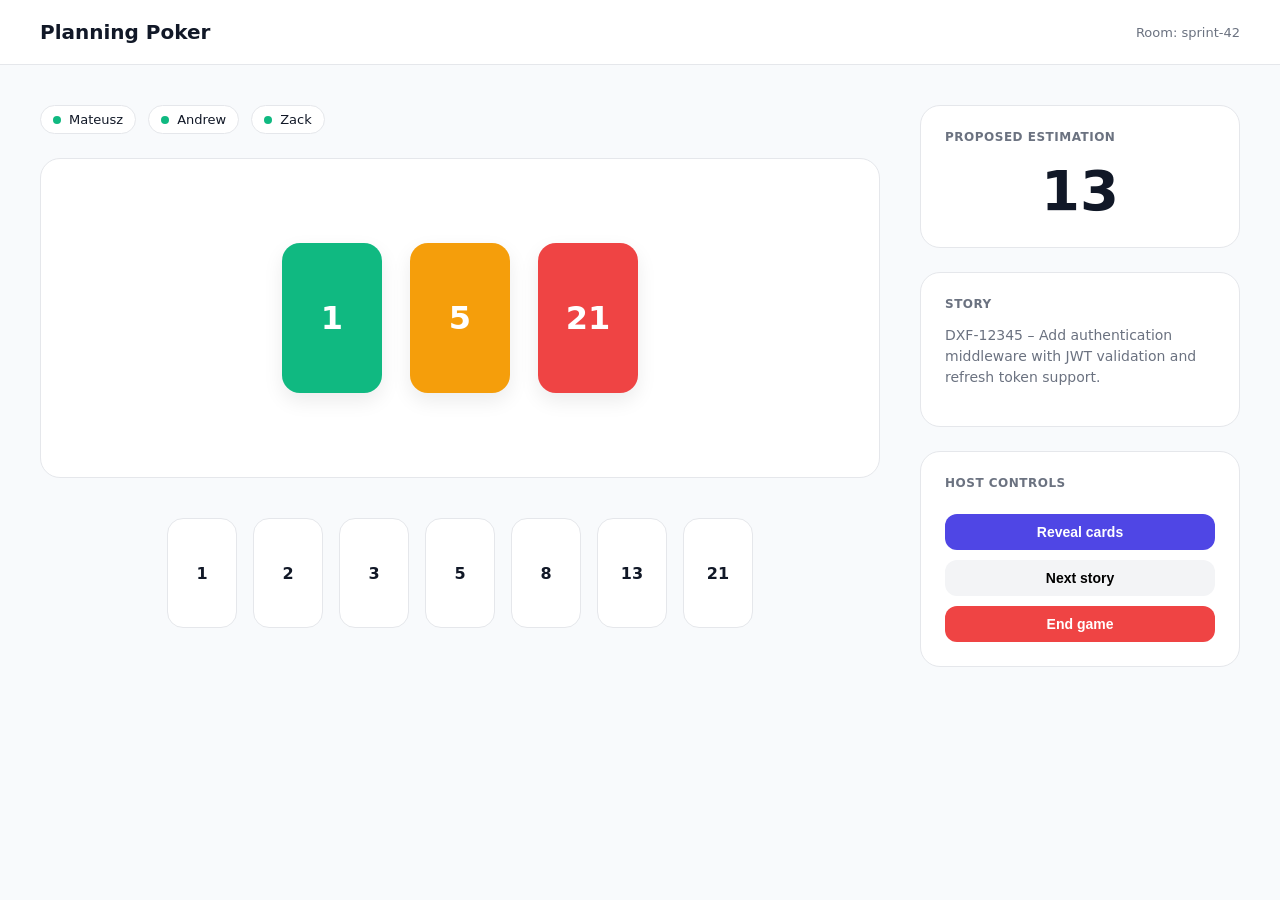
==== src/main/resources/public/game.html @ 359f5daa "HTML templates done" ====
<!doctype html>
<html lang="pl">
<head>
    <meta charset="utf-8" />
    <meta name="viewport" content="width=device-width, initial-scale=1" />
    <title>Yappa – Planning Poker</title>

    <style>
        :root {
          --bg: #f8fafc;
          --panel: #ffffff;
          --border: #e5e7eb;
          --text: #111827;
          --muted: #6b7280;
          --primary: #4f46e5;
          --green: #10b981;
          --orange: #f59e0b;
          --red: #ef4444;
        }

        * { box-sizing: border-box; }

        body {
          margin: 0;
          font-family: system-ui, -apple-system, Segoe UI, Roboto, sans-serif;
          background: var(--bg);
          color: var(--text);
        }

        /* HEADER */

        header {
          background: white;
          border-bottom: 1px solid var(--border);
          padding: 20px 40px;
          display: flex;
          justify-content: space-between;
          align-items: center;
        }

        header h1 {
          margin: 0;
          font-size: 20px;
          font-weight: 600;
        }

        .room-id {
          font-size: 13px;
          color: var(--muted);
        }

        /* LAYOUT */

        .layout {
          display: grid;
          grid-template-columns: 1fr 320px;
          gap: 40px;
          padding: 40px;
        }

        /* USERS */

        .users {
          display: flex;
          gap: 12px;
          flex-wrap: wrap;
          margin-bottom: 24px;
        }

        .user-badge {
          display: flex;
          align-items: center;
          gap: 8px;
          background: white;
          padding: 6px 12px;
          border-radius: 999px;
          border: 1px solid var(--border);
          font-size: 13px;
        }

        .user-dot {
          width: 8px;
          height: 8px;
          border-radius: 50%;
          background: var(--green);
        }

        /* VOTE AREA */

        .vote-area {
          background: white;
          border-radius: 20px;
          border: 1px solid var(--border);
          padding: 50px;
          min-height: 320px;
          display: flex;
          justify-content: center;
          align-items: center;
        }

        .cards {
          display: flex;
          gap: 28px;
        }

        .card {
          width: 100px;
          height: 150px;
          border-radius: 18px;
          display: flex;
          justify-content: center;
          align-items: center;
          font-size: 32px;
          font-weight: 700;
          color: white;
          box-shadow: 0 8px 20px rgba(0,0,0,0.08);
        }

        .card.green { background: var(--green); }
        .card.orange { background: var(--orange); }
        .card.red { background: var(--red); }

        /* DECK */

        .deck {
          margin-top: 40px;
          display: flex;
          gap: 16px;
          justify-content: center;
        }

        .deck-card {
          width: 70px;
          height: 110px;
          border-radius: 16px;
          border: 1px solid var(--border);
          background: white;
          display: flex;
          justify-content: center;
          align-items: center;
          font-weight: 600;
          cursor: pointer;
          transition: all 0.2s ease;
        }

        .deck-card:hover {
          border-color: var(--primary);
          transform: translateY(-4px);
          box-shadow: 0 6px 14px rgba(79,70,229,0.2);
        }

        /* SIDEBAR */

        .sidebar {
          display: flex;
          flex-direction: column;
          gap: 24px;
        }

        .panel {
          background: white;
          border: 1px solid var(--border);
          border-radius: 20px;
          padding: 24px;
        }

        .panel h3 {
          margin: 0 0 14px 0;
          font-size: 12px;
          text-transform: uppercase;
          letter-spacing: 0.5px;
          color: var(--muted);
        }

        .proposed {
          font-size: 56px;
          font-weight: 700;
          text-align: center;
        }

        /* BUTTONS */

        .button {
          width: 100%;
          padding: 10px;
          border-radius: 12px;
          border: none;
          font-weight: 600;
          cursor: pointer;
          margin-top: 10px;
          font-size: 14px;
        }

        .button.primary {
          background: var(--primary);
          color: white;
        }

        .button.secondary {
          background: #f3f4f6;
        }

        .button.danger {
          background: var(--red);
          color: white;
        }

        /* RESPONSIVE */

        @media (max-width: 1000px) {
          .layout {
            grid-template-columns: 1fr;
          }
        }
    </style>
</head>

<body>

<header>
    <h1>Planning Poker</h1>
    <div class="room-id">Room: sprint-42</div>
</header>

<div class="layout">

    <div>

        <div class="users">
            <div class="user-badge"><div class="user-dot"></div> Mateusz</div>
            <div class="user-badge"><div class="user-dot"></div> Andrew</div>
            <div class="user-badge"><div class="user-dot"></div> Zack</div>
        </div>

        <div class="vote-area">
            <div class="cards">
                <div class="card green">1</div>
                <div class="card orange">5</div>
                <div class="card red">21</div>
            </div>
        </div>

        <div class="deck">
            <div class="deck-card">1</div>
            <div class="deck-card">2</div>
            <div class="deck-card">3</div>
            <div class="deck-card">5</div>
            <div class="deck-card">8</div>
            <div class="deck-card">13</div>
            <div class="deck-card">21</div>
        </div>

    </div>

    <div class="sidebar">

        <div class="panel">
            <h3>Proposed estimation</h3>
            <div class="proposed">13</div>
        </div>

        <div class="panel">
            <h3>Story</h3>
            <p style="font-size:14px; color: var(--muted); line-height:1.5;">
                DXF-12345 – Add authentication middleware with JWT validation and refresh token support.
            </p>
        </div>

        <div class="panel">
            <h3>Host Controls</h3>
            <button class="button primary">Reveal cards</button>
            <button class="button secondary">Next story</button>
            <button class="button danger">End game</button>
        </div>

    </div>

</div>

</body>
</html>
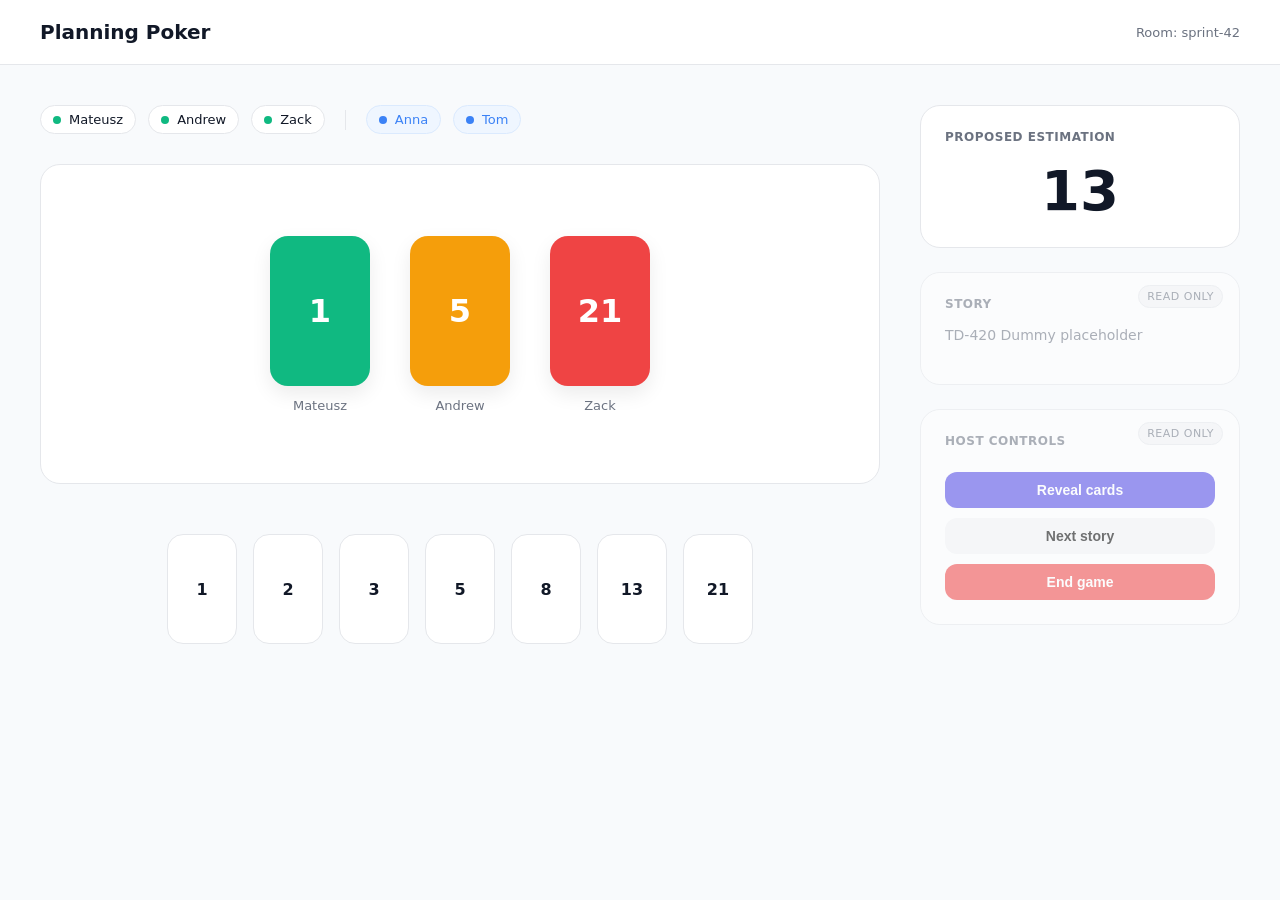
==== commit 10d91ac6: "Simple ux changes" ====
--- a/src/main/resources/public/game.html
+++ b/src/main/resources/public/game.html
@@ -16,6 +16,8 @@
           --green: #10b981;
           --orange: #f59e0b;
           --red: #ef4444;
+          --viewer: #3b82f6;
+          --viewer-bg: #eff6ff;
         }
 
         * { box-sizing: border-box; }
@@ -58,13 +60,14 @@
           padding: 40px;
         }
 
-        /* USERS */
-
-        .users {
-          display: flex;
+        /* USERS BAR (one line) */
+
+        .users-bar {
+          display: flex;
+          flex-wrap: wrap;
+          align-items: center;
           gap: 12px;
-          flex-wrap: wrap;
-          margin-bottom: 24px;
+          margin-bottom: 30px;
         }
 
         .user-badge {
@@ -85,6 +88,32 @@
           background: var(--green);
         }
 
+        .viewer-badge {
+          display: flex;
+          align-items: center;
+          gap: 8px;
+          background: var(--viewer-bg);
+          padding: 6px 12px;
+          border-radius: 999px;
+          border: 1px solid #dbeafe;
+          font-size: 13px;
+          color: var(--viewer);
+        }
+
+        .viewer-dot {
+          width: 8px;
+          height: 8px;
+          border-radius: 50%;
+          background: var(--viewer);
+        }
+
+        .separator {
+          width: 1px;
+          height: 20px;
+          background: var(--border);
+          margin: 0 8px;
+        }
+
         /* VOTE AREA */
 
         .vote-area {
@@ -100,7 +129,15 @@
 
         .cards {
           display: flex;
-          gap: 28px;
+          gap: 40px;
+          align-items: flex-start;
+        }
+
+        .card-group {
+          display: flex;
+          flex-direction: column;
+          align-items: center;
+          gap: 12px;
         }
 
         .card {
@@ -120,10 +157,19 @@
         .card.orange { background: var(--orange); }
         .card.red { background: var(--red); }
 
+        .card-users {
+          display: flex;
+          flex-direction: column;
+          gap: 4px;
+          font-size: 13px;
+          color: var(--muted);
+          text-align: center;
+        }
+
         /* DECK */
 
         .deck {
-          margin-top: 40px;
+          margin-top: 50px;
           display: flex;
           gap: 16px;
           justify-content: center;
@@ -191,19 +237,9 @@
           font-size: 14px;
         }
 
-        .button.primary {
-          background: var(--primary);
-          color: white;
-        }
-
-        .button.secondary {
-          background: #f3f4f6;
-        }
-
-        .button.danger {
-          background: var(--red);
-          color: white;
-        }
+        .button.primary { background: var(--primary); color: white; }
+        .button.secondary { background: #f3f4f6; }
+        .button.danger { background: var(--red); color: white; }
 
         /* RESPONSIVE */
 
@@ -212,7 +248,80 @@
             grid-template-columns: 1fr;
           }
         }
+        /* DISABLED SECTION */
+
+.disabled-section {
+  position: relative;
+  opacity: 0.55;
+}
+
+.disabled-section::after {
+  content: "Read only";
+  position: absolute;
+  top: 12px;
+  right: 16px;
+  font-size: 11px;
+  text-transform: uppercase;
+  letter-spacing: 0.5px;
+  color: var(--muted);
+  background: #f3f4f6;
+  padding: 4px 8px;
+  border-radius: 999px;
+  border: 1px solid var(--border);
+}
+.disabled-section button {
+  pointer-events: none;
+}
+ /* TOOLTIP */
+
+.custom-tooltip {
+  position: fixed;
+  background: #111827;
+  color: white;
+  font-size: 12px;
+  padding: 6px 10px;
+  border-radius: 6px;
+  pointer-events: none;
+  white-space: nowrap;
+  z-index: 9999;
+  opacity: 0;
+  transition: opacity 0.15s ease;
+}
+
+.custom-tooltip.visible {
+  opacity: 1;
+}
     </style>
+    <script>
+        console.log("kurwa tooltip code")
+        document.addEventListener("DOMContentLoaded", () => {
+
+          const tooltip = document.createElement("div");
+          tooltip.className = "custom-tooltip";
+          tooltip.textContent = "Not Implemented yet";
+          document.body.appendChild(tooltip);
+
+          const disabledSections = document.querySelectorAll(".disabled-section");
+
+          disabledSections.forEach(section => {
+
+            section.addEventListener("mouseenter", () => {
+              tooltip.classList.add("visible");
+            });
+
+            section.addEventListener("mouseleave", () => {
+              tooltip.classList.remove("visible");
+            });
+
+            section.addEventListener("mousemove", (e) => {
+              tooltip.style.left = e.clientX + 12 + "px";
+              tooltip.style.top = e.clientY + 12 + "px";
+            });
+
+          });
+
+        });
+    </script>
 </head>
 
 <body>
@@ -226,17 +335,57 @@
 
     <div>
 
-        <div class="users">
-            <div class="user-badge"><div class="user-dot"></div> Mateusz</div>
-            <div class="user-badge"><div class="user-dot"></div> Andrew</div>
-            <div class="user-badge"><div class="user-dot"></div> Zack</div>
+        <!-- ONE-LINE USERS BAR -->
+        <div class="users-bar">
+
+            <div class="user-badge">
+                <div class="user-dot"></div> Mateusz
+            </div>
+
+            <div class="user-badge">
+                <div class="user-dot"></div> Andrew
+            </div>
+
+            <div class="user-badge">
+                <div class="user-dot"></div> Zack
+            </div>
+
+            <div class="separator"></div>
+
+            <div class="viewer-badge">
+                <div class="viewer-dot"></div> Anna
+            </div>
+
+            <div class="viewer-badge">
+                <div class="viewer-dot"></div> Tom
+            </div>
+
         </div>
 
         <div class="vote-area">
             <div class="cards">
-                <div class="card green">1</div>
-                <div class="card orange">5</div>
-                <div class="card red">21</div>
+
+                <div class="card-group">
+                    <div class="card green">1</div>
+                    <div class="card-users">
+                        <span>Mateusz</span>
+                    </div>
+                </div>
+
+                <div class="card-group">
+                    <div class="card orange">5</div>
+                    <div class="card-users">
+                        <span>Andrew</span>
+                    </div>
+                </div>
+
+                <div class="card-group">
+                    <div class="card red">21</div>
+                    <div class="card-users">
+                        <span>Zack</span>
+                    </div>
+                </div>
+
             </div>
         </div>
 
@@ -259,14 +408,14 @@
             <div class="proposed">13</div>
         </div>
 
-        <div class="panel">
+        <div class="panel disabled-section">
             <h3>Story</h3>
             <p style="font-size:14px; color: var(--muted); line-height:1.5;">
-                DXF-12345 – Add authentication middleware with JWT validation and refresh token support.
+            TD-420 Dummy placeholder
             </p>
         </div>
 
-        <div class="panel">
+        <div class="panel disabled-section">
             <h3>Host Controls</h3>
             <button class="button primary">Reveal cards</button>
             <button class="button secondary">Next story</button>
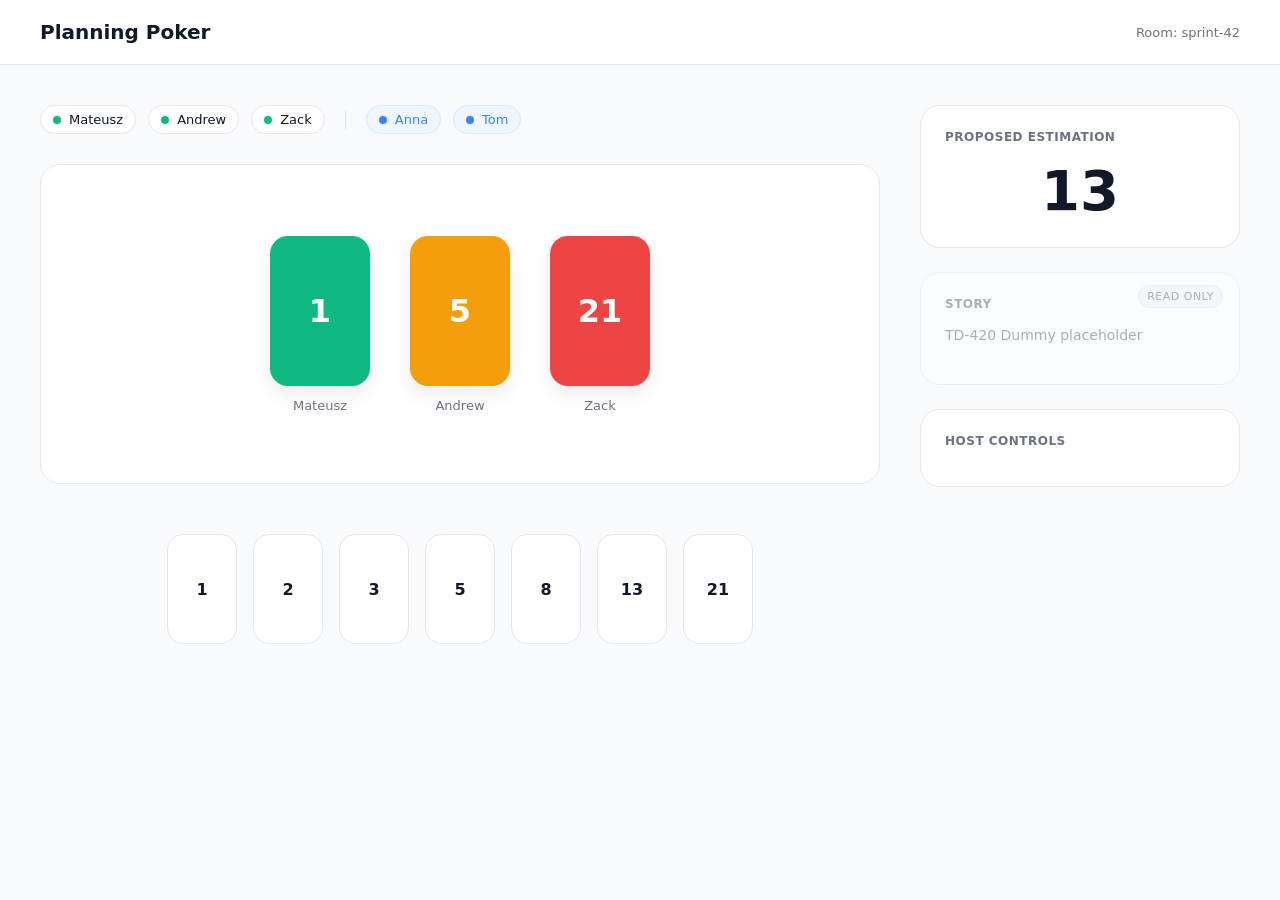
==== commit 5b912ec6: "Add voting to game frontend - Wire deck cards to PUT /room/{id}/vote with participant's ID - Highlig" ====
--- a/src/main/resources/public/game.html
+++ b/src/main/resources/public/game.html
@@ -193,6 +193,20 @@
           border-color: var(--primary);
           transform: translateY(-4px);
           box-shadow: 0 6px 14px rgba(79,70,229,0.2);
+        }
+
+        .deck-card.selected {
+          border-color: var(--primary);
+          background: #eef2ff;
+          color: var(--primary);
+          transform: translateY(-8px);
+          box-shadow: 0 8px 20px rgba(79,70,229,0.25);
+        }
+
+        .deck-card.inactive {
+          opacity: 0.35;
+          cursor: not-allowed;
+          pointer-events: none;
         }
 
         /* SIDEBAR */
@@ -293,38 +307,313 @@
 }
     </style>
     <script>
-        console.log("kurwa tooltip code")
-        document.addEventListener("DOMContentLoaded", () => {
+        /* ---------------- COOKIE HELPERS ---------------- */
+
+        function setParticipantCookie(roomId, participantId, name) {
+          const value = JSON.stringify({ roomId, participantId, name });
+          document.cookie = `yappa_participant=${encodeURIComponent(value)}; path=/; max-age=86400; SameSite=Lax`;
+        }
+
+        function getParticipantCookie(roomId) {
+          const match = document.cookie.split(';')
+            .map(c => c.trim())
+            .find(c => c.startsWith('yappa_participant='));
+          if (!match) return null;
+          try {
+            const data = JSON.parse(decodeURIComponent(match.slice('yappa_participant='.length)));
+            return data.roomId === roomId ? data : null;
+          } catch {
+            return null;
+          }
+        }
+
+        let currentParticipant = null;
+        let currentRoomId = null;
+
+        /* ---------------- LOAD ROOM ---------------- */
+
+        async function loadRoom(roomId) {
+          try {
+            const response = await fetch(`/room/${roomId}`);
+            if (!response.ok) throw new Error("Room not found");
+            const room = await response.json();
+            renderRoom(room);
+          } catch (err) {
+            console.error(err);
+            alert("Failed to load room");
+          }
+        }
+
+        /* ---------------- VOTE / START VOTING ---------------- */
+
+        async function submitVote(value) {
+          const res = await fetch(`/room/${currentRoomId}/vote`, {
+            method: "PUT",
+            headers: { "Content-Type": "application/json" },
+            body: JSON.stringify({ participantId: currentParticipant.participantId, value })
+          });
+          if (!res.ok) throw new Error("Vote failed");
+          return res.json();
+        }
+
+        async function startVoting() {
+          const res = await fetch(`/room/${currentRoomId}`, { method: "PUT" });
+          if (!res.ok) throw new Error("Start voting failed");
+          return res.json();
+        }
+
+        document.addEventListener("DOMContentLoaded", async () => {
+
+          /* ---------------- TOOLTIP ---------------- */
 
           const tooltip = document.createElement("div");
           tooltip.className = "custom-tooltip";
           tooltip.textContent = "Not Implemented yet";
           document.body.appendChild(tooltip);
 
-          const disabledSections = document.querySelectorAll(".disabled-section");
-
-          disabledSections.forEach(section => {
-
-            section.addEventListener("mouseenter", () => {
-              tooltip.classList.add("visible");
-            });
-
-            section.addEventListener("mouseleave", () => {
-              tooltip.classList.remove("visible");
-            });
-
-            section.addEventListener("mousemove", (e) => {
+          document.querySelectorAll(".disabled-section").forEach(section => {
+            section.addEventListener("mouseenter", () => tooltip.classList.add("visible"));
+            section.addEventListener("mouseleave", () => tooltip.classList.remove("visible"));
+            section.addEventListener("mousemove", e => {
               tooltip.style.left = e.clientX + 12 + "px";
               tooltip.style.top = e.clientY + 12 + "px";
             });
-
           });
 
+          /* ---------------- INIT ---------------- */
+
+          const params = new URLSearchParams(window.location.search);
+          const roomId = params.get("id");
+
+          if (!roomId) {
+            alert("Missing room id in URL");
+            return;
+          }
+
+          currentParticipant = getParticipantCookie(roomId);
+          currentRoomId = roomId;
+
+          if (!currentParticipant) {
+            document.getElementById("joinModal").style.display = "grid";
+          } else {
+            await loadRoom(roomId);
+            setInterval(() => loadRoom(roomId), 3000);
+          }
+
+          /* ---------------- JOIN HANDLER ---------------- */
+
+          document.getElementById("joinBtn").addEventListener("click", async () => {
+            const name = document.getElementById("joinName").value.trim();
+            if (!name) return;
+
+            try {
+              const res = await fetch(`/room/${roomId}/join`, {
+                method: "POST",
+                headers: { "Content-Type": "application/json" },
+                body: JSON.stringify({ name })
+              });
+
+              if (!res.ok) { alert("Failed to join room"); return; }
+
+              const room = await res.json();
+              const me = room.participants.find(p => p.name === name);
+              if (me) {
+                setParticipantCookie(roomId, me.id, me.name);
+                currentParticipant = { participantId: me.id, name: me.name };
+              }
+
+              document.getElementById("joinModal").style.display = "none";
+              renderRoom(room);
+            } catch (err) {
+              console.error(err);
+              alert("Something went wrong");
+            }
+          });
         });
+
+        /* ---------------- RENDER ---------------- */
+
+        function renderRoom(room) {
+          document.querySelector(".room-id").textContent = "Room: " + room.id;
+          renderParticipants(room);
+          renderVotes(room);
+          renderProposed(room);
+          renderDeck(room);
+          renderControls(room);
+        }
+
+        /* ---------------- DECK ---------------- */
+
+        function renderDeck(room) {
+          const isVoting = !!room.currentRoundResponse;
+          const myVote = currentParticipant && room.currentRoundResponse?.votes?.[currentParticipant.participantId];
+
+          document.querySelectorAll(".deck-card").forEach(card => {
+            const value = card.textContent.trim();
+            card.classList.toggle("selected", value === myVote);
+            card.classList.toggle("inactive", !isVoting);
+            card.onclick = isVoting ? async () => {
+              try {
+                renderRoom(await submitVote(value));
+              } catch (e) {
+                console.error("Vote error:", e);
+              }
+            } : null;
+          });
+        }
+
+        /* ---------------- CONTROLS ---------------- */
+
+        function renderControls(room) {
+          const panel = document.querySelector(".controls-panel");
+          const isVoting = !!room.currentRoundResponse;
+          panel.innerHTML = "<h3>Host Controls</h3>";
+
+          if (!isVoting) {
+            const btn = document.createElement("button");
+            btn.className = "button primary";
+            btn.textContent = "Start Voting";
+            btn.onclick = async () => {
+              try {
+                renderRoom(await startVoting());
+              } catch (e) {
+                console.error("Start voting error:", e);
+              }
+            };
+            panel.appendChild(btn);
+          } else {
+            const info = document.createElement("p");
+            info.style = "font-size:14px;color:var(--muted);text-align:center;margin:8px 0 0;";
+            info.textContent = "Voting in progress…";
+            panel.appendChild(info);
+          }
+        }
+
+        /* ---------------- PARTICIPANTS ---------------- */
+
+        function renderParticipants(room) {
+
+          const usersBar = document.querySelector(".users-bar");
+          usersBar.innerHTML = "";
+
+          room.participants.forEach(p => {
+            const badge = document.createElement("div");
+            badge.className = "user-badge";
+            badge.innerHTML = `
+              <div class="user-dot"></div> ${p.name}
+            `;
+            usersBar.appendChild(badge);
+          });
+        }
+
+        /* ---------------- VOTES ---------------- */
+
+        function renderVotes(room) {
+
+          const voteArea = document.querySelector(".cards");
+          voteArea.innerHTML = "";
+
+          if (!room.currentRoundResponse || !room.currentRoundResponse.votes) {
+            return;
+          }
+
+          const votes = room.currentRoundResponse.votes;
+
+          // grupujemy participantów po wartości głosu
+          const grouped = {};
+
+          for (const participantId in votes) {
+            const value = votes[participantId];
+
+            if (!grouped[value]) {
+              grouped[value] = [];
+            }
+
+            const participant = room.participants.find(p => p.id === participantId);
+            if (participant) {
+              grouped[value].push(participant.name);
+            }
+          }
+
+          Object.keys(grouped).forEach(value => {
+
+            const group = document.createElement("div");
+            group.className = "card-group";
+
+            const card = document.createElement("div");
+            card.className = "card " + getCardColor(value);
+            card.textContent = value;
+
+            const users = document.createElement("div");
+            users.className = "card-users";
+
+            grouped[value].forEach(name => {
+              const span = document.createElement("span");
+              span.textContent = name;
+              users.appendChild(span);
+            });
+
+            group.appendChild(card);
+            group.appendChild(users);
+
+            voteArea.appendChild(group);
+          });
+        }
+
+        /* ---------------- PROPOSED ---------------- */
+
+        function renderProposed(room) {
+
+          const proposedEl = document.querySelector(".proposed");
+
+          const votes = room.currentRoundResponse?.votes;
+          if (!votes || Object.keys(votes).length === 0) {
+            proposedEl.textContent = "-";
+            return;
+          }
+
+          const values = Object.values(votes)
+            .map(v => parseInt(v))
+            .filter(v => !isNaN(v));
+
+          if (values.length === 0) {
+            proposedEl.textContent = "-";
+            return;
+          }
+
+          const avg = Math.round(values.reduce((a, b) => a + b, 0) / values.length);
+          proposedEl.textContent = avg;
+        }
+
+        /* ---------------- CARD COLOR ---------------- */
+
+        function getCardColor(value) {
+          const num = parseInt(value);
+
+          if (isNaN(num)) return "green";
+          if (num <= 3) return "green";
+          if (num <= 8) return "orange";
+          return "red";
+        }
     </script>
 </head>
 
 <body>
+
+<!-- JOIN MODAL -->
+<div id="joinModal" style="display:none; position:fixed; inset:0; background:rgba(0,0,0,0.5); z-index:1000; place-items:center;">
+  <div style="background:white; border-radius:14px; padding:32px; width:min(400px,90%); box-shadow:0 20px 40px rgba(0,0,0,0.15);">
+    <h2 style="margin:0 0 8px; font-size:18px; font-weight:600;">Join Room</h2>
+    <p style="margin:0 0 20px; color:#6b7280; font-size:14px; line-height:1.4;">Enter your name to join this planning session.</p>
+    <label style="display:block; font-size:13px; margin-bottom:6px; color:#374151;">Your name</label>
+    <input id="joinName" type="text" placeholder="e.g. Alice" autocomplete="off"
+      style="width:100%; box-sizing:border-box; padding:10px 12px; border:1px solid #d1d5db; border-radius:10px; font-size:14px; outline:none; margin-bottom:16px;" />
+    <button id="joinBtn"
+      style="width:100%; padding:10px; border:none; border-radius:10px; background:#4f46e5; color:white; font-weight:600; cursor:pointer; font-size:14px;">
+      Join
+    </button>
+  </div>
+</div>
 
 <header>
     <h1>Planning Poker</h1>
@@ -415,11 +704,8 @@
             </p>
         </div>
 
-        <div class="panel disabled-section">
+        <div class="panel controls-panel">
             <h3>Host Controls</h3>
-            <button class="button primary">Reveal cards</button>
-            <button class="button secondary">Next story</button>
-            <button class="button danger">End game</button>
         </div>
 
     </div>
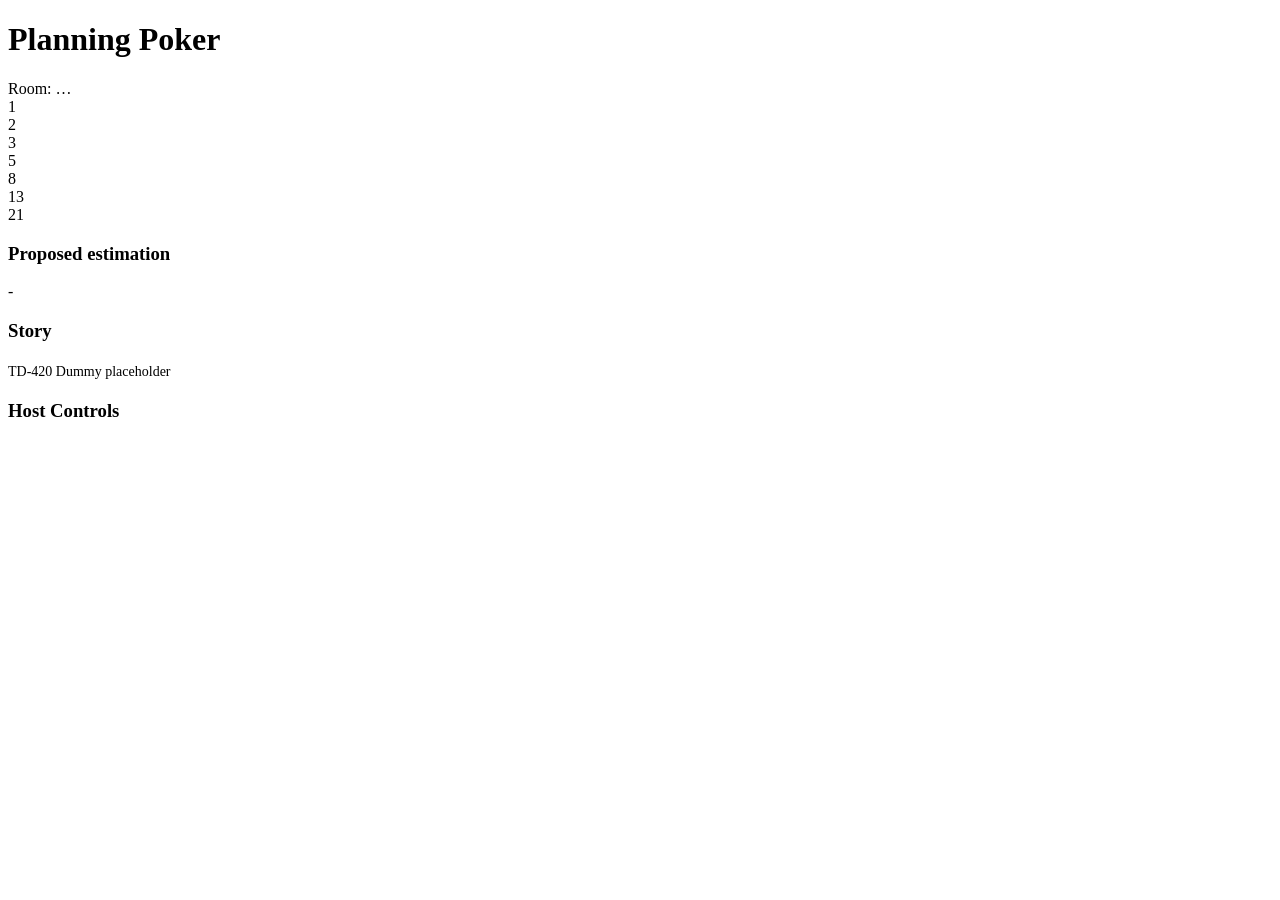
==== commit 8b590d21: "Extract inline CSS and JS into separate static files - Move styles to static/index.css and static/ga" ====
--- a/src/main/resources/public/game.html
+++ b/src/main/resources/public/game.html
@@ -4,598 +4,7 @@
     <meta charset="utf-8" />
     <meta name="viewport" content="width=device-width, initial-scale=1" />
     <title>Yappa – Planning Poker</title>
-
-    <style>
-        :root {
-          --bg: #f8fafc;
-          --panel: #ffffff;
-          --border: #e5e7eb;
-          --text: #111827;
-          --muted: #6b7280;
-          --primary: #4f46e5;
-          --green: #10b981;
-          --orange: #f59e0b;
-          --red: #ef4444;
-          --viewer: #3b82f6;
-          --viewer-bg: #eff6ff;
-        }
-
-        * { box-sizing: border-box; }
-
-        body {
-          margin: 0;
-          font-family: system-ui, -apple-system, Segoe UI, Roboto, sans-serif;
-          background: var(--bg);
-          color: var(--text);
-        }
-
-        /* HEADER */
-
-        header {
-          background: white;
-          border-bottom: 1px solid var(--border);
-          padding: 20px 40px;
-          display: flex;
-          justify-content: space-between;
-          align-items: center;
-        }
-
-        header h1 {
-          margin: 0;
-          font-size: 20px;
-          font-weight: 600;
-        }
-
-        .room-id {
-          font-size: 13px;
-          color: var(--muted);
-        }
-
-        /* LAYOUT */
-
-        .layout {
-          display: grid;
-          grid-template-columns: 1fr 320px;
-          gap: 40px;
-          padding: 40px;
-        }
-
-        /* USERS BAR (one line) */
-
-        .users-bar {
-          display: flex;
-          flex-wrap: wrap;
-          align-items: center;
-          gap: 12px;
-          margin-bottom: 30px;
-        }
-
-        .user-badge {
-          display: flex;
-          align-items: center;
-          gap: 8px;
-          background: white;
-          padding: 6px 12px;
-          border-radius: 999px;
-          border: 1px solid var(--border);
-          font-size: 13px;
-        }
-
-        .user-dot {
-          width: 8px;
-          height: 8px;
-          border-radius: 50%;
-          background: var(--green);
-        }
-
-        .viewer-badge {
-          display: flex;
-          align-items: center;
-          gap: 8px;
-          background: var(--viewer-bg);
-          padding: 6px 12px;
-          border-radius: 999px;
-          border: 1px solid #dbeafe;
-          font-size: 13px;
-          color: var(--viewer);
-        }
-
-        .viewer-dot {
-          width: 8px;
-          height: 8px;
-          border-radius: 50%;
-          background: var(--viewer);
-        }
-
-        .separator {
-          width: 1px;
-          height: 20px;
-          background: var(--border);
-          margin: 0 8px;
-        }
-
-        /* VOTE AREA */
-
-        .vote-area {
-          background: white;
-          border-radius: 20px;
-          border: 1px solid var(--border);
-          padding: 50px;
-          min-height: 320px;
-          display: flex;
-          justify-content: center;
-          align-items: center;
-        }
-
-        .cards {
-          display: flex;
-          gap: 40px;
-          align-items: flex-start;
-        }
-
-        .card-group {
-          display: flex;
-          flex-direction: column;
-          align-items: center;
-          gap: 12px;
-        }
-
-        .card {
-          width: 100px;
-          height: 150px;
-          border-radius: 18px;
-          display: flex;
-          justify-content: center;
-          align-items: center;
-          font-size: 32px;
-          font-weight: 700;
-          color: white;
-          box-shadow: 0 8px 20px rgba(0,0,0,0.08);
-        }
-
-        .card.green { background: var(--green); }
-        .card.orange { background: var(--orange); }
-        .card.red { background: var(--red); }
-
-        .card-users {
-          display: flex;
-          flex-direction: column;
-          gap: 4px;
-          font-size: 13px;
-          color: var(--muted);
-          text-align: center;
-        }
-
-        /* DECK */
-
-        .deck {
-          margin-top: 50px;
-          display: flex;
-          gap: 16px;
-          justify-content: center;
-        }
-
-        .deck-card {
-          width: 70px;
-          height: 110px;
-          border-radius: 16px;
-          border: 1px solid var(--border);
-          background: white;
-          display: flex;
-          justify-content: center;
-          align-items: center;
-          font-weight: 600;
-          cursor: pointer;
-          transition: all 0.2s ease;
-        }
-
-        .deck-card:hover {
-          border-color: var(--primary);
-          transform: translateY(-4px);
-          box-shadow: 0 6px 14px rgba(79,70,229,0.2);
-        }
-
-        .deck-card.selected {
-          border-color: var(--primary);
-          background: #eef2ff;
-          color: var(--primary);
-          transform: translateY(-8px);
-          box-shadow: 0 8px 20px rgba(79,70,229,0.25);
-        }
-
-        .deck-card.inactive {
-          opacity: 0.35;
-          cursor: not-allowed;
-          pointer-events: none;
-        }
-
-        /* SIDEBAR */
-
-        .sidebar {
-          display: flex;
-          flex-direction: column;
-          gap: 24px;
-        }
-
-        .panel {
-          background: white;
-          border: 1px solid var(--border);
-          border-radius: 20px;
-          padding: 24px;
-        }
-
-        .panel h3 {
-          margin: 0 0 14px 0;
-          font-size: 12px;
-          text-transform: uppercase;
-          letter-spacing: 0.5px;
-          color: var(--muted);
-        }
-
-        .proposed {
-          font-size: 56px;
-          font-weight: 700;
-          text-align: center;
-        }
-
-        /* BUTTONS */
-
-        .button {
-          width: 100%;
-          padding: 10px;
-          border-radius: 12px;
-          border: none;
-          font-weight: 600;
-          cursor: pointer;
-          margin-top: 10px;
-          font-size: 14px;
-        }
-
-        .button.primary { background: var(--primary); color: white; }
-        .button.secondary { background: #f3f4f6; }
-        .button.danger { background: var(--red); color: white; }
-
-        /* RESPONSIVE */
-
-        @media (max-width: 1000px) {
-          .layout {
-            grid-template-columns: 1fr;
-          }
-        }
-        /* DISABLED SECTION */
-
-.disabled-section {
-  position: relative;
-  opacity: 0.55;
-}
-
-.disabled-section::after {
-  content: "Read only";
-  position: absolute;
-  top: 12px;
-  right: 16px;
-  font-size: 11px;
-  text-transform: uppercase;
-  letter-spacing: 0.5px;
-  color: var(--muted);
-  background: #f3f4f6;
-  padding: 4px 8px;
-  border-radius: 999px;
-  border: 1px solid var(--border);
-}
-.disabled-section button {
-  pointer-events: none;
-}
- /* TOOLTIP */
-
-.custom-tooltip {
-  position: fixed;
-  background: #111827;
-  color: white;
-  font-size: 12px;
-  padding: 6px 10px;
-  border-radius: 6px;
-  pointer-events: none;
-  white-space: nowrap;
-  z-index: 9999;
-  opacity: 0;
-  transition: opacity 0.15s ease;
-}
-
-.custom-tooltip.visible {
-  opacity: 1;
-}
-    </style>
-    <script>
-        /* ---------------- COOKIE HELPERS ---------------- */
-
-        function setParticipantCookie(roomId, participantId, name) {
-          const value = JSON.stringify({ roomId, participantId, name });
-          document.cookie = `yappa_participant=${encodeURIComponent(value)}; path=/; max-age=86400; SameSite=Lax`;
-        }
-
-        function getParticipantCookie(roomId) {
-          const match = document.cookie.split(';')
-            .map(c => c.trim())
-            .find(c => c.startsWith('yappa_participant='));
-          if (!match) return null;
-          try {
-            const data = JSON.parse(decodeURIComponent(match.slice('yappa_participant='.length)));
-            return data.roomId === roomId ? data : null;
-          } catch {
-            return null;
-          }
-        }
-
-        let currentParticipant = null;
-        let currentRoomId = null;
-
-        /* ---------------- LOAD ROOM ---------------- */
-
-        async function loadRoom(roomId) {
-          try {
-            const response = await fetch(`/room/${roomId}`);
-            if (!response.ok) throw new Error("Room not found");
-            const room = await response.json();
-            renderRoom(room);
-          } catch (err) {
-            console.error(err);
-            alert("Failed to load room");
-          }
-        }
-
-        /* ---------------- VOTE / START VOTING ---------------- */
-
-        async function submitVote(value) {
-          const res = await fetch(`/room/${currentRoomId}/vote`, {
-            method: "PUT",
-            headers: { "Content-Type": "application/json" },
-            body: JSON.stringify({ participantId: currentParticipant.participantId, value })
-          });
-          if (!res.ok) throw new Error("Vote failed");
-          return res.json();
-        }
-
-        async function startVoting() {
-          const res = await fetch(`/room/${currentRoomId}`, { method: "PUT" });
-          if (!res.ok) throw new Error("Start voting failed");
-          return res.json();
-        }
-
-        document.addEventListener("DOMContentLoaded", async () => {
-
-          /* ---------------- TOOLTIP ---------------- */
-
-          const tooltip = document.createElement("div");
-          tooltip.className = "custom-tooltip";
-          tooltip.textContent = "Not Implemented yet";
-          document.body.appendChild(tooltip);
-
-          document.querySelectorAll(".disabled-section").forEach(section => {
-            section.addEventListener("mouseenter", () => tooltip.classList.add("visible"));
-            section.addEventListener("mouseleave", () => tooltip.classList.remove("visible"));
-            section.addEventListener("mousemove", e => {
-              tooltip.style.left = e.clientX + 12 + "px";
-              tooltip.style.top = e.clientY + 12 + "px";
-            });
-          });
-
-          /* ---------------- INIT ---------------- */
-
-          const params = new URLSearchParams(window.location.search);
-          const roomId = params.get("id");
-
-          if (!roomId) {
-            alert("Missing room id in URL");
-            return;
-          }
-
-          currentParticipant = getParticipantCookie(roomId);
-          currentRoomId = roomId;
-
-          if (!currentParticipant) {
-            document.getElementById("joinModal").style.display = "grid";
-          } else {
-            await loadRoom(roomId);
-            setInterval(() => loadRoom(roomId), 3000);
-          }
-
-          /* ---------------- JOIN HANDLER ---------------- */
-
-          document.getElementById("joinBtn").addEventListener("click", async () => {
-            const name = document.getElementById("joinName").value.trim();
-            if (!name) return;
-
-            try {
-              const res = await fetch(`/room/${roomId}/join`, {
-                method: "POST",
-                headers: { "Content-Type": "application/json" },
-                body: JSON.stringify({ name })
-              });
-
-              if (!res.ok) { alert("Failed to join room"); return; }
-
-              const room = await res.json();
-              const me = room.participants.find(p => p.name === name);
-              if (me) {
-                setParticipantCookie(roomId, me.id, me.name);
-                currentParticipant = { participantId: me.id, name: me.name };
-              }
-
-              document.getElementById("joinModal").style.display = "none";
-              renderRoom(room);
-            } catch (err) {
-              console.error(err);
-              alert("Something went wrong");
-            }
-          });
-        });
-
-        /* ---------------- RENDER ---------------- */
-
-        function renderRoom(room) {
-          document.querySelector(".room-id").textContent = "Room: " + room.id;
-          renderParticipants(room);
-          renderVotes(room);
-          renderProposed(room);
-          renderDeck(room);
-          renderControls(room);
-        }
-
-        /* ---------------- DECK ---------------- */
-
-        function renderDeck(room) {
-          const isVoting = !!room.currentRoundResponse;
-          const myVote = currentParticipant && room.currentRoundResponse?.votes?.[currentParticipant.participantId];
-
-          document.querySelectorAll(".deck-card").forEach(card => {
-            const value = card.textContent.trim();
-            card.classList.toggle("selected", value === myVote);
-            card.classList.toggle("inactive", !isVoting);
-            card.onclick = isVoting ? async () => {
-              try {
-                renderRoom(await submitVote(value));
-              } catch (e) {
-                console.error("Vote error:", e);
-              }
-            } : null;
-          });
-        }
-
-        /* ---------------- CONTROLS ---------------- */
-
-        function renderControls(room) {
-          const panel = document.querySelector(".controls-panel");
-          const isVoting = !!room.currentRoundResponse;
-          panel.innerHTML = "<h3>Host Controls</h3>";
-
-          if (!isVoting) {
-            const btn = document.createElement("button");
-            btn.className = "button primary";
-            btn.textContent = "Start Voting";
-            btn.onclick = async () => {
-              try {
-                renderRoom(await startVoting());
-              } catch (e) {
-                console.error("Start voting error:", e);
-              }
-            };
-            panel.appendChild(btn);
-          } else {
-            const info = document.createElement("p");
-            info.style = "font-size:14px;color:var(--muted);text-align:center;margin:8px 0 0;";
-            info.textContent = "Voting in progress…";
-            panel.appendChild(info);
-          }
-        }
-
-        /* ---------------- PARTICIPANTS ---------------- */
-
-        function renderParticipants(room) {
-
-          const usersBar = document.querySelector(".users-bar");
-          usersBar.innerHTML = "";
-
-          room.participants.forEach(p => {
-            const badge = document.createElement("div");
-            badge.className = "user-badge";
-            badge.innerHTML = `
-              <div class="user-dot"></div> ${p.name}
-            `;
-            usersBar.appendChild(badge);
-          });
-        }
-
-        /* ---------------- VOTES ---------------- */
-
-        function renderVotes(room) {
-
-          const voteArea = document.querySelector(".cards");
-          voteArea.innerHTML = "";
-
-          if (!room.currentRoundResponse || !room.currentRoundResponse.votes) {
-            return;
-          }
-
-          const votes = room.currentRoundResponse.votes;
-
-          // grupujemy participantów po wartości głosu
-          const grouped = {};
-
-          for (const participantId in votes) {
-            const value = votes[participantId];
-
-            if (!grouped[value]) {
-              grouped[value] = [];
-            }
-
-            const participant = room.participants.find(p => p.id === participantId);
-            if (participant) {
-              grouped[value].push(participant.name);
-            }
-          }
-
-          Object.keys(grouped).forEach(value => {
-
-            const group = document.createElement("div");
-            group.className = "card-group";
-
-            const card = document.createElement("div");
-            card.className = "card " + getCardColor(value);
-            card.textContent = value;
-
-            const users = document.createElement("div");
-            users.className = "card-users";
-
-            grouped[value].forEach(name => {
-              const span = document.createElement("span");
-              span.textContent = name;
-              users.appendChild(span);
-            });
-
-            group.appendChild(card);
-            group.appendChild(users);
-
-            voteArea.appendChild(group);
-          });
-        }
-
-        /* ---------------- PROPOSED ---------------- */
-
-        function renderProposed(room) {
-
-          const proposedEl = document.querySelector(".proposed");
-
-          const votes = room.currentRoundResponse?.votes;
-          if (!votes || Object.keys(votes).length === 0) {
-            proposedEl.textContent = "-";
-            return;
-          }
-
-          const values = Object.values(votes)
-            .map(v => parseInt(v))
-            .filter(v => !isNaN(v));
-
-          if (values.length === 0) {
-            proposedEl.textContent = "-";
-            return;
-          }
-
-          const avg = Math.round(values.reduce((a, b) => a + b, 0) / values.length);
-          proposedEl.textContent = avg;
-        }
-
-        /* ---------------- CARD COLOR ---------------- */
-
-        function getCardColor(value) {
-          const num = parseInt(value);
-
-          if (isNaN(num)) return "green";
-          if (num <= 3) return "green";
-          if (num <= 8) return "orange";
-          return "red";
-        }
-    </script>
+    <link rel="stylesheet" href="/static/game.css" />
 </head>
 
 <body>
@@ -617,65 +26,17 @@
 
 <header>
     <h1>Planning Poker</h1>
-    <div class="room-id">Room: sprint-42</div>
+    <div class="room-id">Room: …</div>
 </header>
 
 <div class="layout">
 
     <div>
 
-        <!-- ONE-LINE USERS BAR -->
-        <div class="users-bar">
-
-            <div class="user-badge">
-                <div class="user-dot"></div> Mateusz
-            </div>
-
-            <div class="user-badge">
-                <div class="user-dot"></div> Andrew
-            </div>
-
-            <div class="user-badge">
-                <div class="user-dot"></div> Zack
-            </div>
-
-            <div class="separator"></div>
-
-            <div class="viewer-badge">
-                <div class="viewer-dot"></div> Anna
-            </div>
-
-            <div class="viewer-badge">
-                <div class="viewer-dot"></div> Tom
-            </div>
-
-        </div>
+        <div class="users-bar"></div>
 
         <div class="vote-area">
-            <div class="cards">
-
-                <div class="card-group">
-                    <div class="card green">1</div>
-                    <div class="card-users">
-                        <span>Mateusz</span>
-                    </div>
-                </div>
-
-                <div class="card-group">
-                    <div class="card orange">5</div>
-                    <div class="card-users">
-                        <span>Andrew</span>
-                    </div>
-                </div>
-
-                <div class="card-group">
-                    <div class="card red">21</div>
-                    <div class="card-users">
-                        <span>Zack</span>
-                    </div>
-                </div>
-
-            </div>
+            <div class="cards"></div>
         </div>
 
         <div class="deck">
@@ -694,7 +55,7 @@
 
         <div class="panel">
             <h3>Proposed estimation</h3>
-            <div class="proposed">13</div>
+            <div class="proposed">-</div>
         </div>
 
         <div class="panel disabled-section">
@@ -712,5 +73,6 @@
 
 </div>
 
+<script src="/static/game.js"></script>
 </body>
-</html>+</html>
